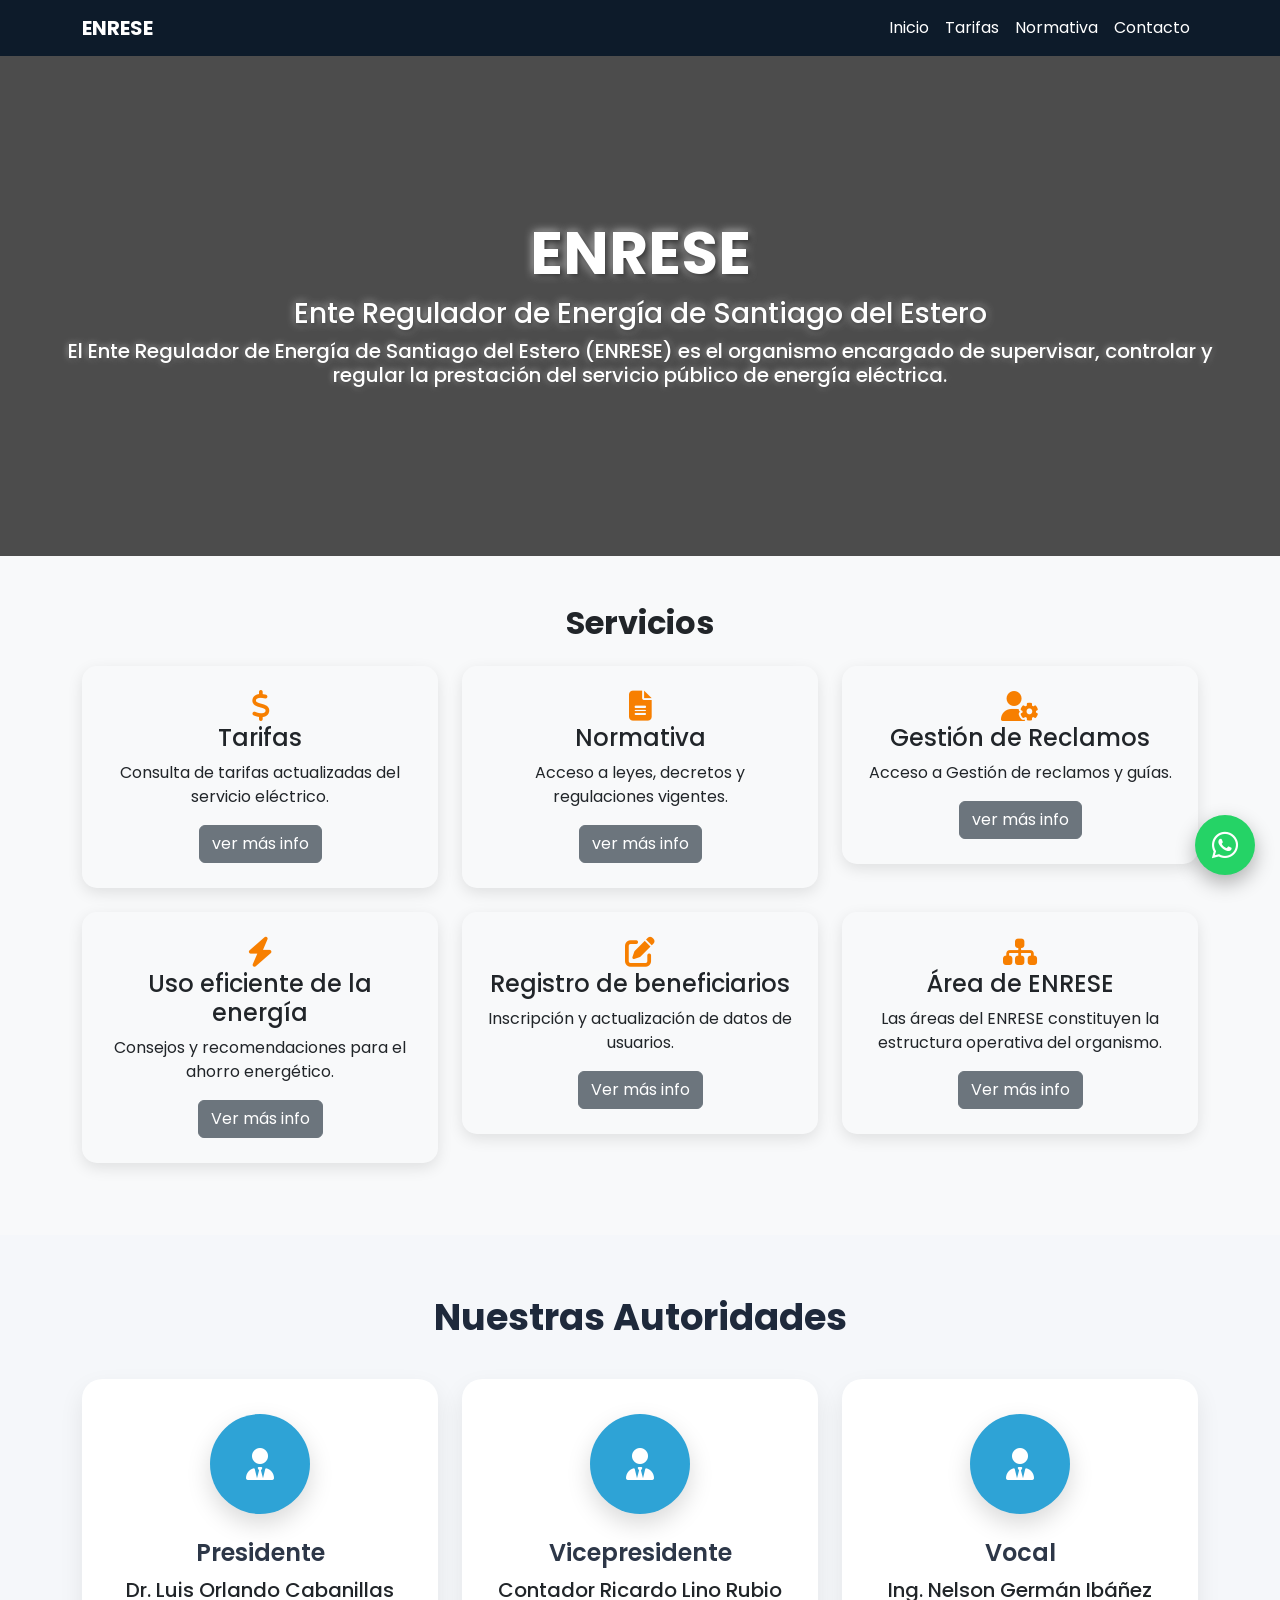
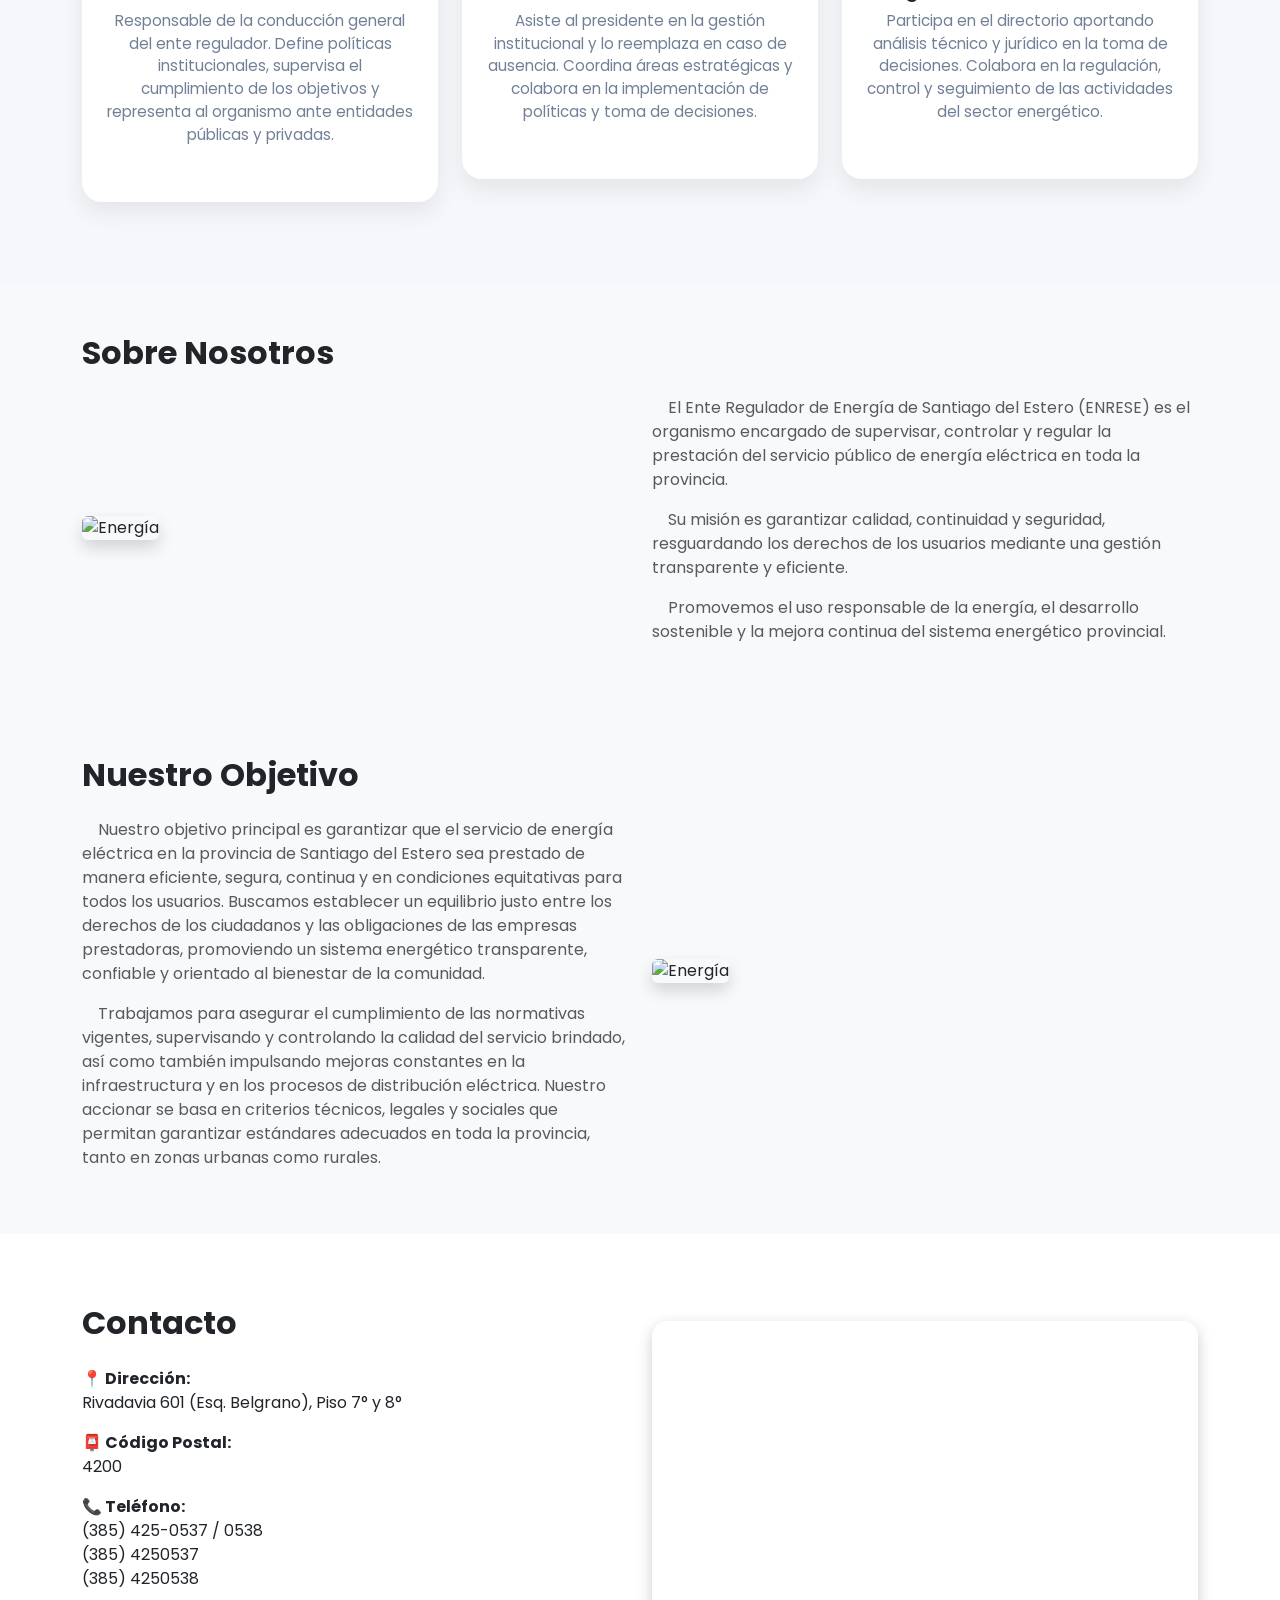
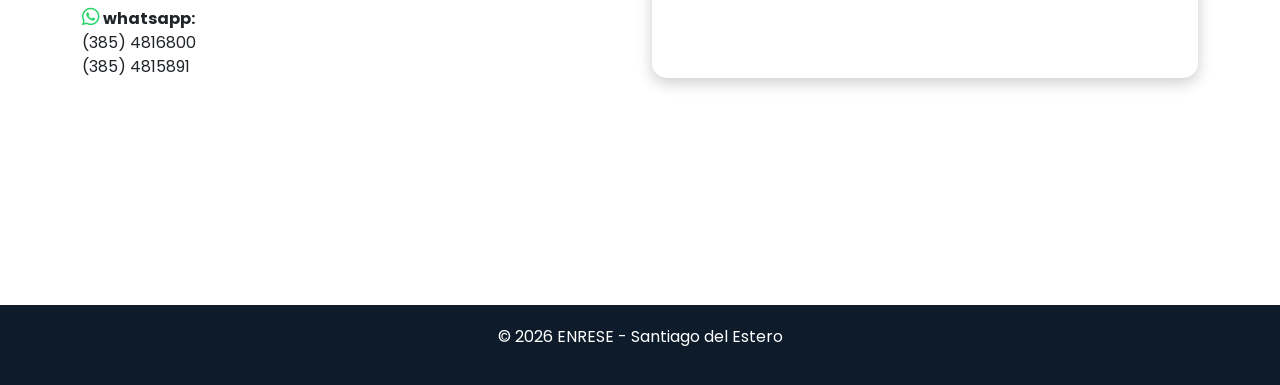
==== index.html @ 461a2185 "Add files via upload" ====
<!DOCTYPE html>
<html lang="es">
<head>
    <meta charset="UTF-8">
    <meta name="viewport" content="width=device-width, initial-scale=1.0">
    <title>ENRESE</title>

    <!-- Bootstrap -->
    <link href="https://cdn.jsdelivr.net/npm/bootstrap@5.3.0/dist/css/bootstrap.min.css" rel="stylesheet">

    <!-- Fonts -->
    <link href="https://fonts.googleapis.com/css2?family=Poppins:wght@300;500;700&display=swap" rel="stylesheet">

    <!-- Icons -->
    <link rel="stylesheet" href="https://cdnjs.cloudflare.com/ajax/libs/font-awesome/6.0.0/css/all.min.css">

    <style>
        :root {
            --azul: #0d1b2a;
            --naranja: #f77f00;
            --gris: #333;
        }

        body {
            font-family: 'Poppins', sans-serif;
        }

        /* NAVBAR */
        .navbar {
            background: var(--azul);
        }

            .navbar a {
                color: white !important;
            }

                .navbar a:hover {
                    color: var(--naranja) !important;
                }

        /* HERO */
        .hero {
            background: url('img/bg.png') center/cover no-repeat;
            height: 500px;
            position: relative;
        }

        .overlay {
            background: rgba(0,0,0,0.6);
            height: 100%;
            display: flex;
            flex-direction: column;
            justify-content: center;
            padding: 60px;
            color: white;
        }

            .overlay h1 {
                font-size: 60px;
                font-weight: 700;
            }

        /* SECCIONES */
        section {
            padding: 70px 0;
        }

        /* CARDS */
        .card-custom {
            border: none;
            border-radius: 15px;
            padding: 25px;
            transition: 0.3s;
            box-shadow: 0 5px 15px rgba(0,0,0,0.1);
        }

            .card-custom:hover {
                transform: translateY(-10px);
            }

            .card-custom i {
                font-size: 30px;
                color: var(--naranja);
            }

        /* INFO SECTION */
        .info {
            background: #f4f4f4;
        }

        /* CONTACTO */
        .map-container {
            border-radius: 15px;
            overflow: hidden;
            box-shadow: 0 5px 15px rgba(0,0,0,0.2);
        }

        /* FOOTER */
        footer {
            background: var(--azul);
            color: white;
            padding: 20px;
            text-align: center;
        }

        html {
            scroll-behavior: smooth;
        }

        .hero {
            position: relative;
            height: 500px;
            overflow: hidden;
        }

            .hero::before {
                content: "";
                position: absolute;
                top: 0;
                left: 0;
                width: 100%;
                height: 100%;
                background: rgba(0,0,0,0.5); /* 🔥 ajustá acá la oscuridad */
                z-index: 1;
            }

        /* Aseguramos que el texto esté arriba */
        .overlay {
            position: absolute;
            z-index: 2;
        }

        .slide {
            position: absolute;
            width: 100%;
            height: 100%;
            background-size: cover;
            background-position: center;
            opacity: 0;
            transition: opacity 1s ease-in-out;
        }

            .slide.active {
                opacity: 3;
            }

        .overlay {
            position: absolute;
            top: 50%;
            left: 50%;
            transform: translate(-50%, -50%);
            color: white;
            text-align: center;
            background: rgba(0,0,0,0.4);
            width: 100%;
            height: 100%;
        }
            /* SOMBRA DE TEXTO */
            .overlay h1 {
                text-shadow: 2px 2px 6px rgba(0,0,0,0.8), 0 0 10px rgba(255,255,255,0.9);
            }

            .overlay h3 {
                text-shadow: 1px 1px 5px rgba(0,0,0,0.7), 0 0 8px rgba(255,255,255,0.8);
            }

            .overlay h5 {
                text-shadow: 1px 1px 4px rgba(0,0,0,0.6), 0 0 6px rgba(255,255,255,0.7);
            }

        /* ANIMACION */
        @keyframes fadeIn {
            from {
                opacity: 0;
                transform: translate(-50%, -60%);
            }

            to {
                opacity: 1;
                transform: translate(-50%, -50%);
            }
        }
    </style>
    <style>
        .autoridades {
            padding: 60px 20px;
            background: #f5f7fa;
        }

        .titulo-seccion {
            font-size: 2.3rem;
            font-weight: 700;
            margin-bottom: 40px;
            color: #1e293b;
        }

        .card-autoridad {
            background: #ffffff;
            border-radius: 20px;
            padding: 35px 25px;
            box-shadow: 0 10px 25px rgba(0,0,0,0.08);
            transition: all 0.3s ease;
        }

            .card-autoridad .icono {
                font-size: 32px; /* icono interno más grande */
                color: #fff;
                background: #2ea3d6;
                width: 100px; /* antes 70px */
                height: 100px; /* antes 70px */
                line-height: 100px; /* centrar el icono */
                border-radius: 50%;
                margin-bottom: 25px;
                display: inline-block;
                box-shadow: 0 10px 25px rgba(0,0,0,0.15);
            }

                .card-autoridad .icono:hover {
                    transform: scale(1.1);
                    transition: 0.3s;
                }

            .card-autoridad h4 {
                font-weight: 600;
                margin-bottom: 10px;
                color: #2d3748;
            }

            .card-autoridad p {
                font-size: 0.95rem;
                color: #718096;
                margin-bottom: 20px;
            }

            .card-autoridad:hover {
                transform: translateY(-8px);
                box-shadow: 0 15px 35px rgba(0,0,0,0.12);
            }

        .btn-primary {
            background-color: #2ea3d6;
            border: none;
            border-radius: 8px;
            padding: 8px 18px;
        }

            .btn-primary:hover {
                background-color: #1b8bb8;
            }
    </style>
</head>

<body>

    <!-- NAVBAR -->
    <nav class="navbar navbar-expand-lg">
        <div class="container">
            <a class="navbar-brand text-white fw-bold" href="index.html">ENRESE</a>

            <button class="navbar-toggler bg-light" data-bs-toggle="collapse" data-bs-target="#menu">
                <span class="navbar-toggler-icon"></span>
            </button>

            <div class="collapse navbar-collapse" id="menu">
                <ul class="navbar-nav ms-auto">
                    <li class="nav-item"><a class="nav-link" href="index.html">Inicio</a></li>
                    <li class="nav-item"><a class="nav-link" href="Tarifas.html">Tarifas</a></li>
                    <li class="nav-item"><a class="nav-link" href="Normativas.html">Normativa</a></li>
                    <li class="nav-item"><a class="nav-link" href="#contacto">Contacto</a></li>
                </ul>
            </div>
        </div>
    </nav>

    <!-- HERO -->
    <div class="hero" id="Inicio">
        <div class="slide active" style="background-image: url('img/img_titulo.jpeg');"></div>
        <div class="slide" style="background-image: url('img/bg.png');"></div>
        <div class="slide" style="background-image: url('img/bg2.png');"></div>
        <div class="slide" style="background-image: url('img/sn.jpeg');"></div>

        <div class="overlay">
            <h1>ENRESE</h1>
            <h3>Ente Regulador de Energía de Santiago del Estero</h3>
            <h5>
                El Ente Regulador de Energía de Santiago del Estero (ENRESE) es el organismo encargado de supervisar, controlar y regular la prestación del servicio público de energía eléctrica.
            </h5>
        </div>
    </div>

    <!-- SERVICIOS -->
    <section id="Servicios" class="py-5 bg-light">
        <div class="container text-center">
            <h2 class="fw-bold mb-4">Servicios</h2>
            <div class="row">

                <div class="col-md-4 mb-4">
                    <div class="card-custom">
                        <i class="fas fa-dollar-sign"></i>
                        <h4>Tarifas</h4>
                        <p>Consulta de tarifas actualizadas del servicio eléctrico.</p>
                        <a class="btn btn-secondary" href="Tarifas.html"> ver más info</a>
                    </div>
                </div>

                <div class="col-md-4 mb-4">
                    <div class="card-custom">
                        <i class="fas fa-file-alt"></i>
                        <h4>Normativa</h4>
                        <p>Acceso a leyes, decretos y regulaciones vigentes.</p>
                        <a class="btn btn-secondary" href="Normativas.html"> ver más info</a>
                    </div>
                </div>

                <div class="col-md-4 mb-4">
                    <div class="card-custom">
                        <i class="fas fa-user-cog"></i>
                        <h4>Gestión de Reclamos</h4>
                        <p>Acceso a Gestión de reclamos y guías.</p>
                        <a class="btn btn-secondary" href="Gestiondereclamos.html"> ver más info</a>
                    </div>
                </div>

                <div class="col-md-4 mb-4">
                    <div class="card-custom">
                        <i class="fas fa-bolt"></i>
                        <h4>Uso eficiente de la energía</h4>
                        <p>Consejos y recomendaciones para el ahorro energético.</p>
                        <a class="btn btn-secondary" href="Usoeficientedelaenergía.html">Ver más info</a>
                    </div>
                </div>

                <div class="col-md-4 mb-4">
                    <div class="card-custom">
                        <i class="fas fa-edit"></i>
                        <h4>Registro de beneficiarios</h4>
                        <p>Inscripción y actualización de datos de usuarios.</p>
                        <a class="btn btn-secondary" href="#">Ver más info</a>
                    </div>
                </div>

                <div class="col-md-4 mb-4">
                    <div class="card-custom">
                        <i class="fas fa-sitemap"></i>
                        <h4>Área de ENRESE</h4>
                        <p>Las áreas del ENRESE constituyen la estructura operativa del organismo.</p>
                        <a class="btn btn-secondary" href="#">Ver más info</a>
                    </div>
                </div>





            </div>
        </div>
    </section>
    <!-- AUTORIDADES -->
    <section class="autoridades">
        <div class="container text-center">
            <h2 class="titulo-seccion">Nuestras Autoridades</h2>

            <div class="row justify-content-center">

                <div class="col-md-4 mb-4">
                    <div class="card-autoridad">
                        <!--<i class="fas fa-user-tie icono"></i>-->
                        <img src="img/Autoridades/DrCabanillas.jpg" class="fas fa-user-tie icono" />
                        <h4>Presidente</h4>
                        <h5>Dr. Luis Orlando Cabanillas</h5>
                        <p>
                            Responsable de la conducción general del ente regulador.
                            Define políticas institucionales, supervisa el cumplimiento
                            de los objetivos y representa al organismo ante entidades públicas y privadas.
                        </p>
                        <!--<a class="btn btn-primary" href="#">Ver más info</a>-->
                    </div>
                </div>

                <div class="col-md-4 mb-4">
                    <div class="card-autoridad">
                        <!--<i class="fas fa-user-check icono"></i>-->
                        <img src="img/Autoridades/CPRubio.jpg" class="fas fa-user-tie icono" />
                        <h4>Vicepresidente</h4>
                        <h5>Contador  Ricardo Lino Rubio</h5>
                        <p>
                            Asiste al presidente en la gestión institucional y lo reemplaza
                            en caso de ausencia. Coordina áreas estratégicas y colabora en
                            la implementación de políticas y toma de decisiones.
                        </p>
                        <!--<a class="btn btn-primary" href="#">Ver más info</a>-->
                    </div>
                </div>

                <div class="col-md-4 mb-4">
                    <div class="card-autoridad">
                        <!--<i class="fas fa-users icono"></i>-->
                        <img src="img/Autoridades/IngIbanez.jpg" class="fas fa-user-tie icono" />
                        <h4>Vocal</h4>
                        <h5>Ing. Nelson Germán Ibáñez</h5>
                        <p>
                            Participa en el directorio aportando análisis técnico y jurídico
                            en la toma de decisiones. Colabora en la regulación, control y
                            seguimiento de las actividades del sector energético.
                        </p>
                        <!--<a class="btn btn-primary" href="#">Ver más info</a>-->
                    </div>
                </div>

            </div>
        </div>
    </section>

    <!-- INFORMACIÓN -->
    <section id="info" class="py-5 bg-light">
        <div class="container">
            <div class="row align-items-center">
                <h2 class="fw-bold mb-4">Sobre Nosotros</h2>
                <!-- IMAGEN -->
                <div class="col-md-6 mb-4 mb-md-0">

                    <img src="img/sn.jpeg" class="img-fluid rounded shadow" alt="Energía">
                </div>

                <!-- TEXTO -->
                <div class="col-md-6">


                    <p class="text-muted">
                        &nbsp;&nbsp;&nbsp;&nbsp;El Ente Regulador de Energía de Santiago del Estero (ENRESE) es el organismo
                        encargado de supervisar, controlar y regular la prestación del servicio público
                        de energía eléctrica en toda la provincia.
                    </p>

                    <p class="text-muted">
                        &nbsp;&nbsp;&nbsp;&nbsp;Su misión es garantizar calidad, continuidad y seguridad, resguardando los derechos
                        de los usuarios mediante una gestión transparente y eficiente.
                    </p>

                    <p class="text-muted">
                        &nbsp;&nbsp;&nbsp;&nbsp;Promovemos el uso responsable de la energía, el desarrollo sostenible y la mejora
                        continua del sistema energético provincial.
                    </p>

                    <!--<p class="text-muted">
                        &nbsp;&nbsp;&nbsp;&nbsp;Como Ente Regulador de Energía de Santiago del Estero, nuestra misión es garantizar que el servicio eléctrico en toda la provincia se preste bajo condiciones de calidad, seguridad, continuidad y equidad para todos los usuarios. Trabajamos de manera permanente en la supervisión, control y regulación de las empresas distribuidoras, asegurando el cumplimiento de las normativas vigentes y promoviendo una relación transparente entre prestadores y ciudadanos.
                    </p>
                    <p class="text-muted">
                        &nbsp;&nbsp;&nbsp;&nbsp;Nuestra labor se centra en proteger los derechos de los usuarios, brindando herramientas claras para la realización de reclamos, consultas y gestiones, así como también en fomentar el acceso a la información pública relacionada con el servicio eléctrico. Creemos firmemente que un usuario informado es un usuario protegido, por lo que impulsamos acciones de comunicación, educación y concientización sobre el uso responsable y eficiente de la energía.
                    </p>-->


                </div>

            </div>
        </div>
    </section>

    <!-- INFORMACIÓN -->
    <section id="info" class="py-5 bg-light">
        <div class="container">
            <div class="row align-items-center">

                <!-- TEXTO -->
                <div class="col-md-6">
                    <h2 class="fw-bold mb-4">Nuestro Objetivo</h2>

                    <p class="text-muted">
                        &nbsp;&nbsp;&nbsp;&nbsp;Nuestro objetivo principal es garantizar que el servicio de energía eléctrica en la provincia de Santiago del Estero sea prestado de manera eficiente, segura, continua y en condiciones equitativas para todos los usuarios. Buscamos establecer un equilibrio justo entre los derechos de los ciudadanos y las obligaciones de las empresas prestadoras, promoviendo un sistema energético transparente, confiable y orientado al bienestar de la comunidad.
                    </p>
                    <p class="text-muted">
                        &nbsp;&nbsp;&nbsp;&nbsp;Trabajamos para asegurar el cumplimiento de las normativas vigentes, supervisando y controlando la calidad del servicio brindado, así como también impulsando mejoras constantes en la infraestructura y en los procesos de distribución eléctrica. Nuestro accionar se basa en criterios técnicos, legales y sociales que permitan garantizar estándares adecuados en toda la provincia, tanto en zonas urbanas como rurales.
                    </p>
                   




                </div>

                <!-- IMAGEN -->
                <div class="col-md-6 mb-4 mb-md-0">
                    <img src="img/qsomos.jpeg" class="img-fluid rounded shadow" alt="Energía">
                </div>
            </div>
        </div>
    </section>

    <!-- CONTACTO -->
    <section id="contacto">
        <div class="container">
            <div class="row align-items-center">

                <!-- TEXTO -->
                <div class="col-md-6">
                    <h2 class="fw-bold mb-4">Contacto</h2>

                    <p>
                        <strong>📍 Dirección:</strong><br>
                        Rivadavia 601 (Esq. Belgrano), Piso 7° y 8°
                    </p>

                    <p>
                        <strong>📮 Código Postal:</strong><br>
                        4200
                    </p>

                    <p>
                        <strong>📞 Teléfono:</strong><br>
                        (385) 425-0537 / 0538 <br />
                        (385) 4250537<br />
                        (385) 4250538 <br />
                    </p>
                    <p>
                        <strong>
                            <link rel="stylesheet" href="https://cdnjs.cloudflare.com/ajax/libs/font-awesome/6.5.0/css/all.min.css">
                            <i class="fa-brands fa-whatsapp" style="color: #25D366; font-size: 20px;"></i>  whatsapp:
                        </strong><br /> (385) 4816800 <br /> (385) 4815891
                    </p>

                </div>

                <!-- MAPA -->
                <div class="col-md-6">
                    <div class="map-container">
                        <iframe src="https://www.google.com/maps?q=Rivadavia+601+Santiago+del+Estero&output=embed"
                                width="100%"
                                height="350"
                                style="border:0;"
                                allowfullscreen=""
                                loading="lazy">
                        </iframe>
                    </div>
                </div>

            </div>
        </div>
    </section>
    <section>
        <!-- WhatsApp -->
        <a href="https://wa.me/549XXXXXXXXXX?text=Hola,%20quiero%20realizar%20una%20consulta"
           class="whatsapp-float"
           target="_blank">
            <i class="fab fa-whatsapp"></i>
        </a>
    </section>
    <style>
        .whatsapp-float {
            position: fixed;
            width: 60px;
            height: 60px;
            bottom: 25px;
            right: 25px;
            background-color: #25D366;
            color: #FFF;
            border-radius: 50%;
            text-align: center;
            font-size: 30px;
            box-shadow: 0 8px 20px rgba(0,0,0,0.3);
            z-index: 1000;
            transition: 0.3s;
        }

            .whatsapp-float i {
                line-height: 60px;
            }

            .whatsapp-float:hover {
                transform: scale(1.1);
                background-color: #1ebe5d;
            }
    </style>

    <!-- FOOTER -->
    <footer>
        <p>© 2026 ENRESE - Santiago del Estero</p>
    </footer>

    <script src="https://cdn.jsdelivr.net/npm/bootstrap@5.3.0/dist/js/bootstrap.bundle.min.js"></script>
    <script>
        let slides = document.querySelectorAll('.slide');
        let index = 0;

        setInterval(() => {
            slides[index].classList.remove('active');
            index = (index + 1) % slides.length;
            slides[index].classList.add('active');
        }, 4000);
    </script>
</body>
</html>
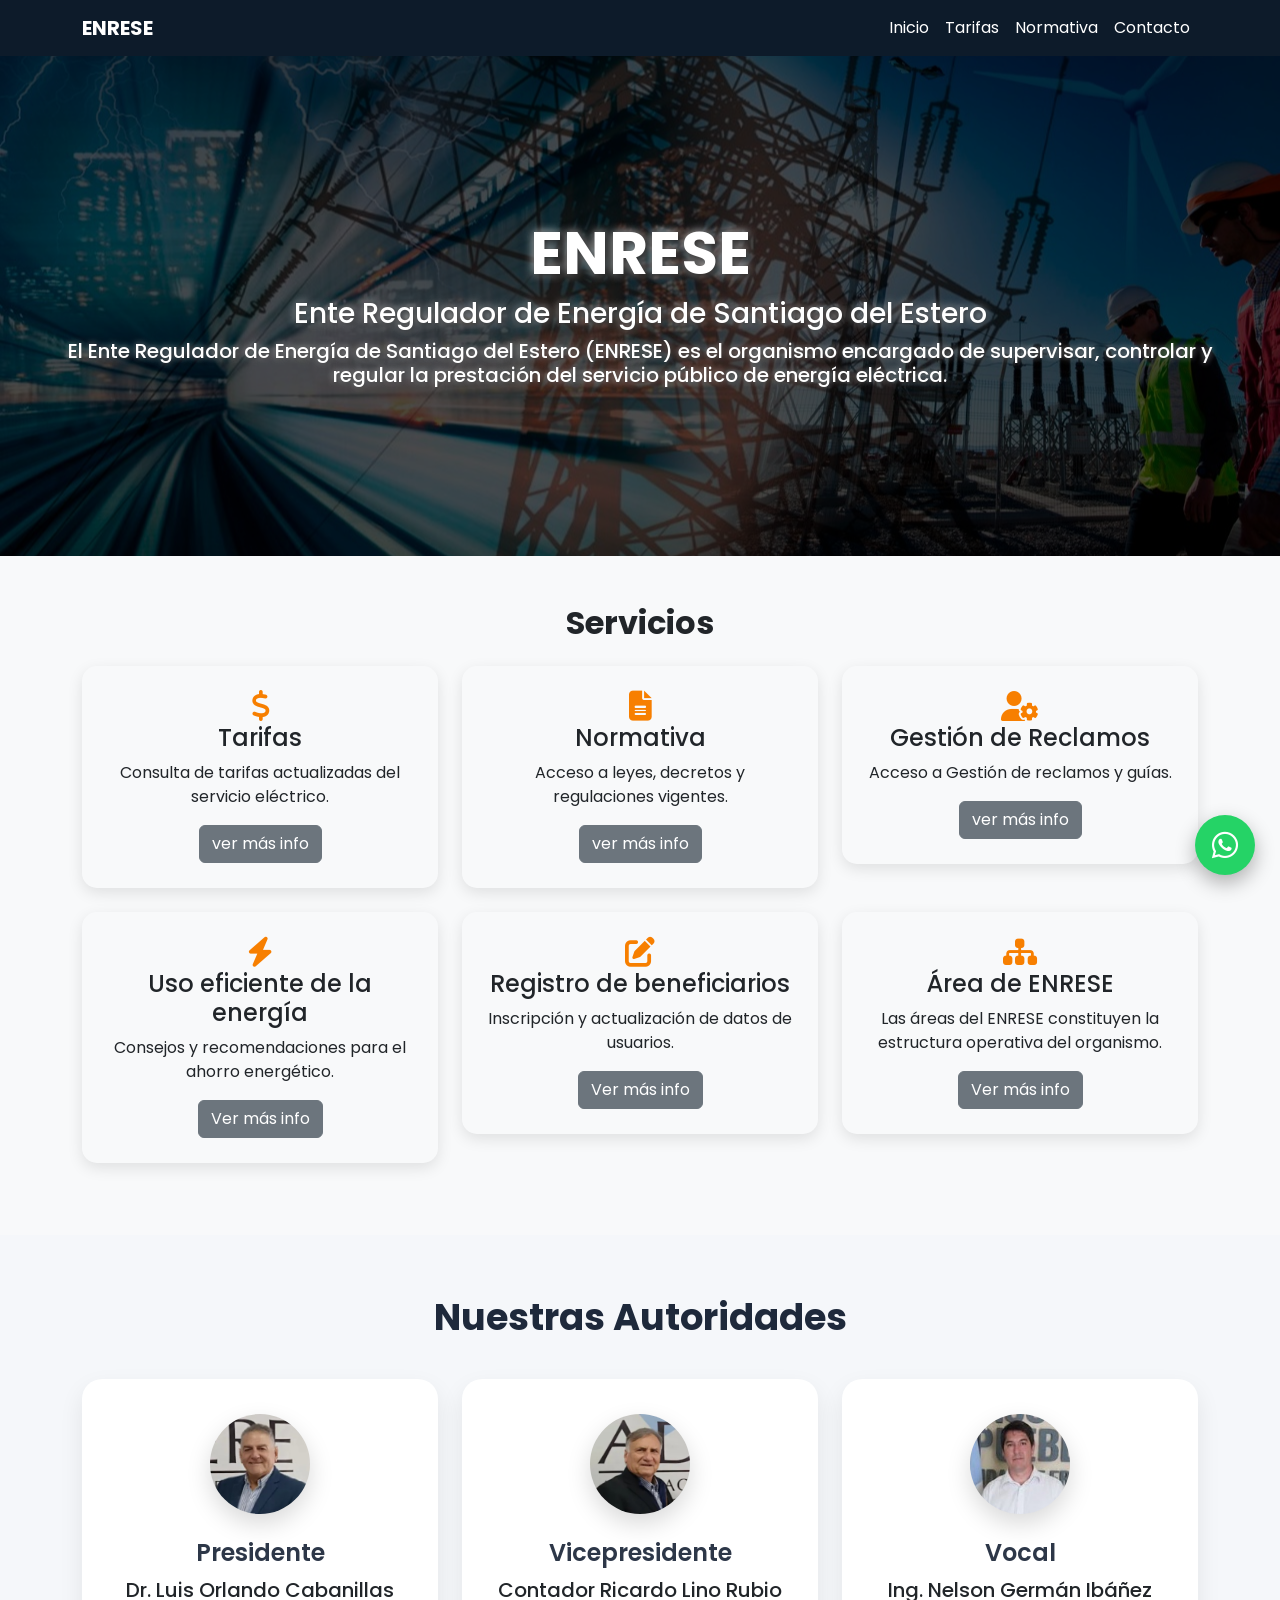
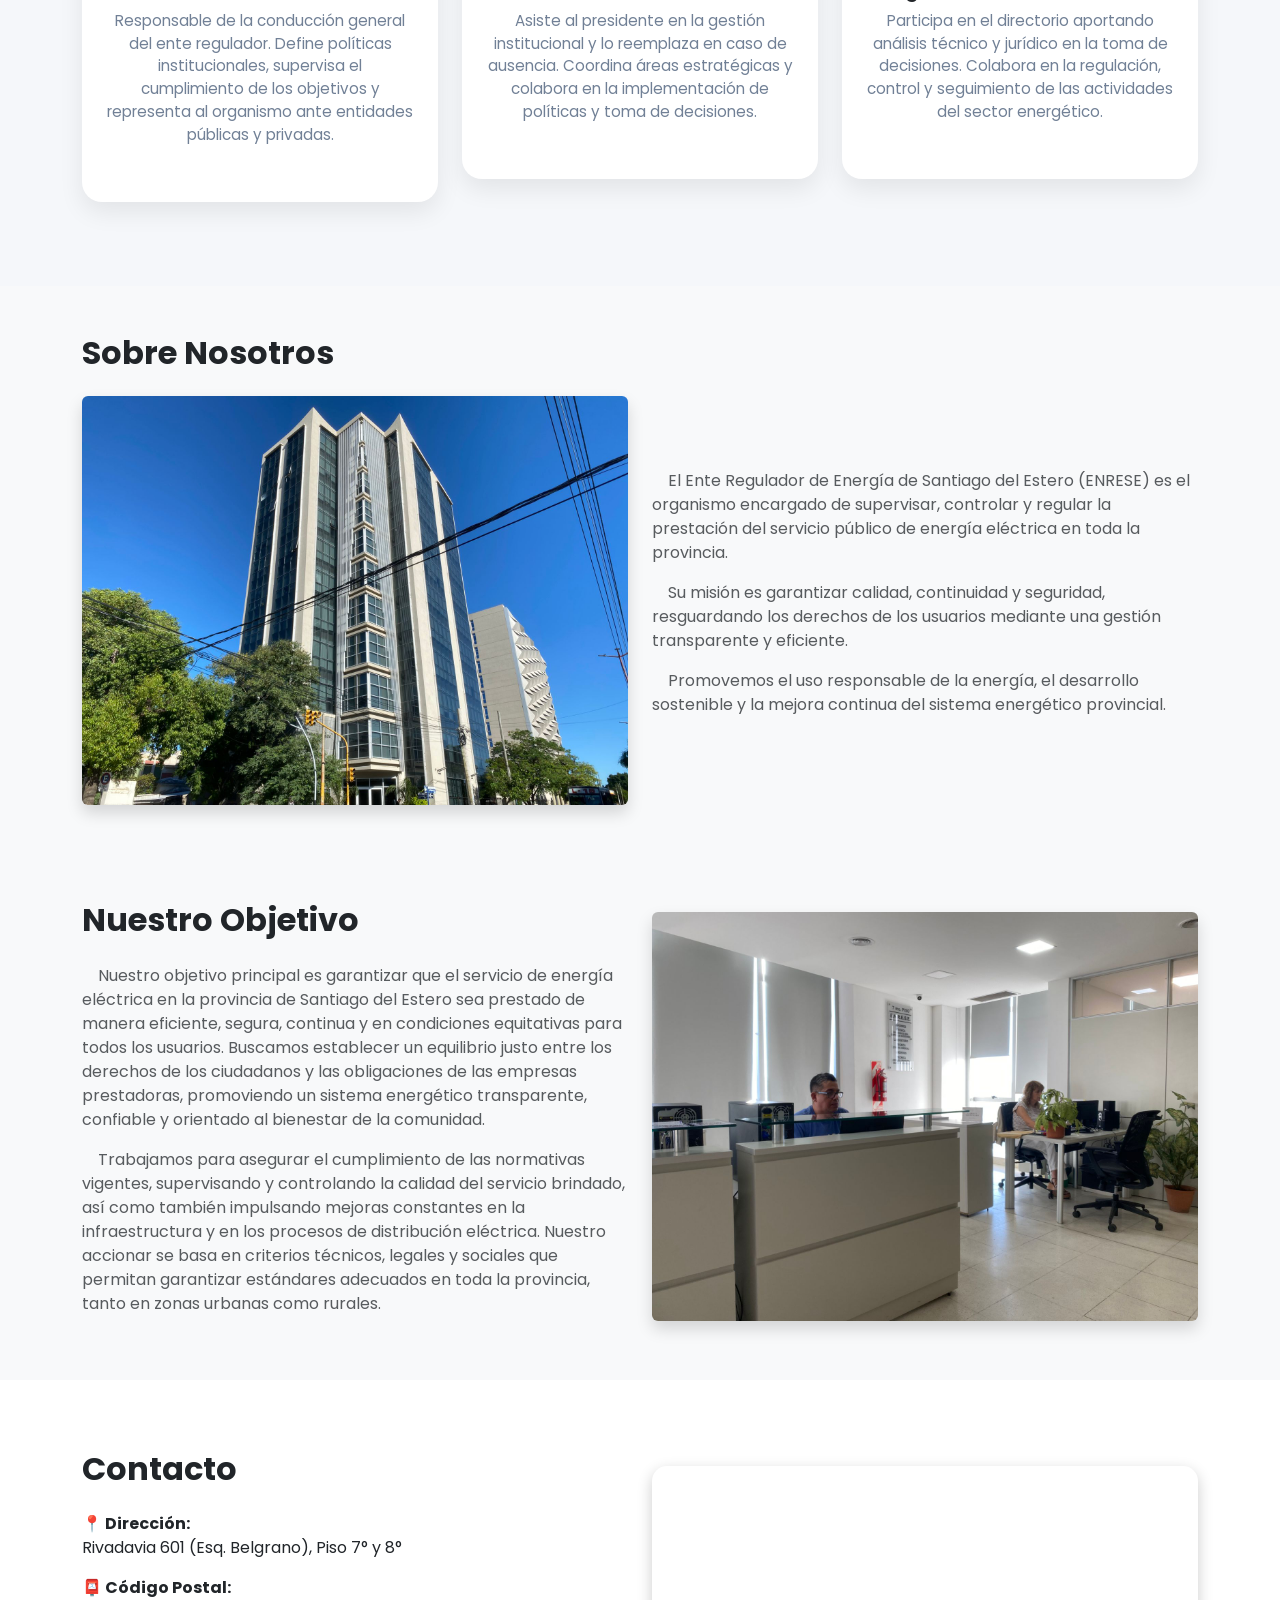
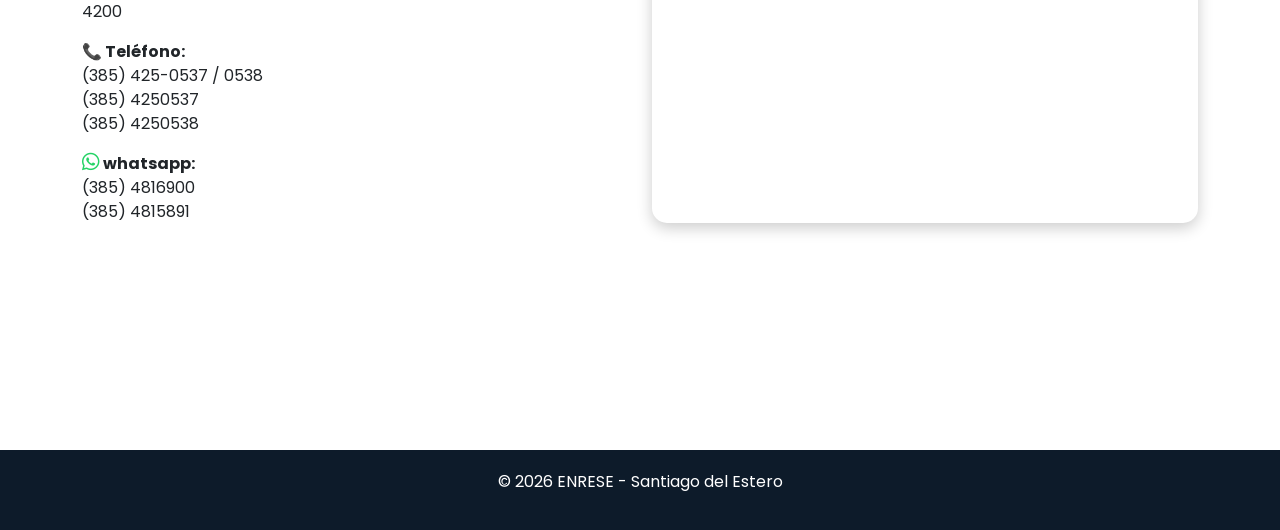
==== commit 0450db29: "Add files via upload" ====
--- a/index.html
+++ b/index.html
@@ -515,7 +515,7 @@
                         <strong>
                             <link rel="stylesheet" href="https://cdnjs.cloudflare.com/ajax/libs/font-awesome/6.5.0/css/all.min.css">
                             <i class="fa-brands fa-whatsapp" style="color: #25D366; font-size: 20px;"></i>  whatsapp:
-                        </strong><br /> (385) 4816800 <br /> (385) 4815891
+                        </strong><br /> (385) 4816900 <br /> (385) 4815891
                     </p>
 
                 </div>
@@ -538,7 +538,7 @@
     </section>
     <section>
         <!-- WhatsApp -->
-        <a href="https://wa.me/549XXXXXXXXXX?text=Hola,%20quiero%20realizar%20una%20consulta"
+        <a href="https://wa.me/5493854816900?text=Hola,%20quiero%20realizar%20una%20consulta"
            class="whatsapp-float"
            target="_blank">
             <i class="fab fa-whatsapp"></i>
